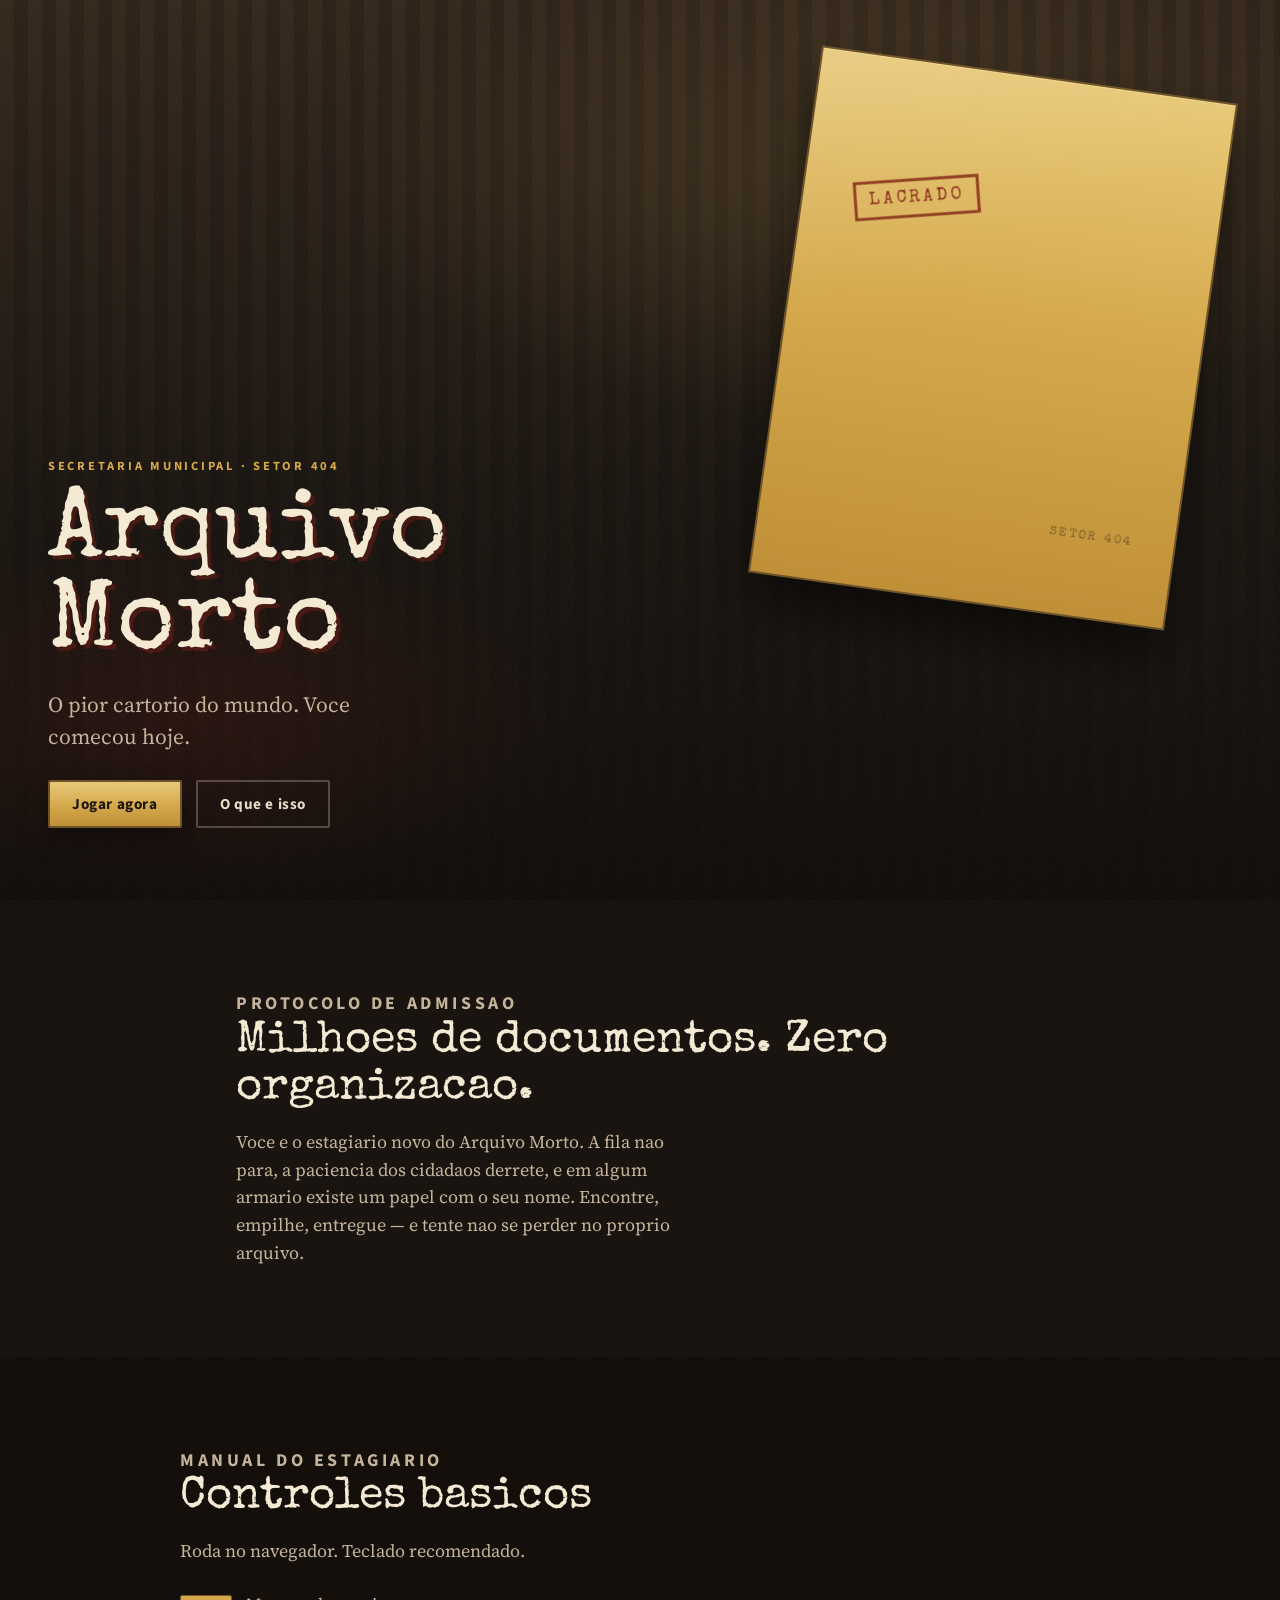
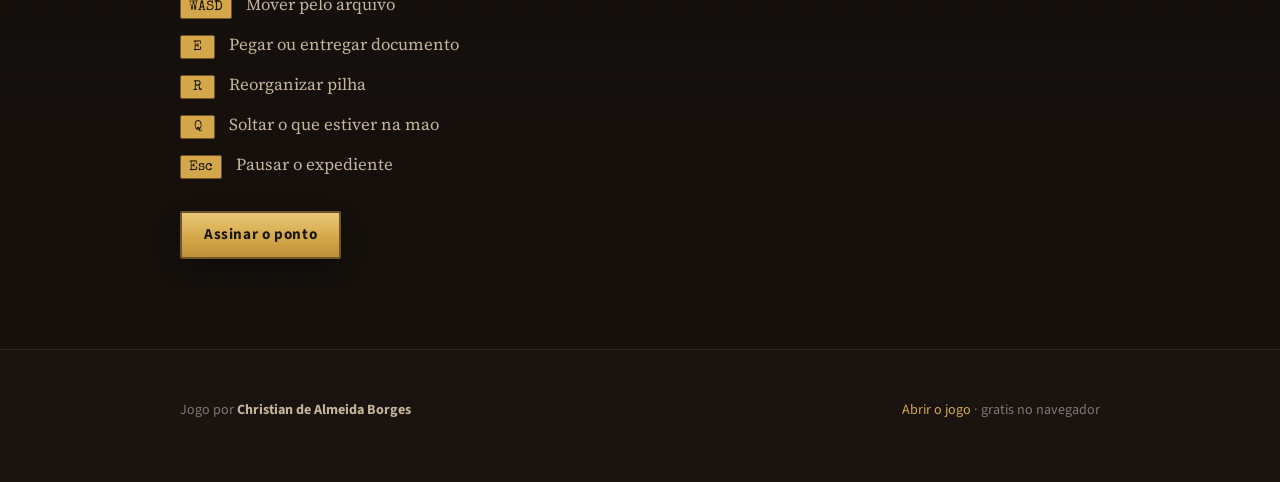
==== index.html @ 7512bd27 "Publish Arquivo Morto site with landing and playable build. Adds a public landing page, SEO basics, " ====
<!DOCTYPE html>
<html lang="pt-BR">
<head>
  <meta charset="UTF-8" />
  <meta name="viewport" content="width=device-width, initial-scale=1.0" />
  <title>Arquivo Morto — o pior cartorio do mundo</title>
  <meta name="description" content="Arquivo Morto: jogo 2D de burocracia caotica. Voce e o estagiario novo do Setor 404. Encontre documentos, atenda a fila e tente nao se perder no proprio arquivo." />
  <meta name="theme-color" content="#1a1410" />
  <meta name="robots" content="index, follow" />
  <link rel="canonical" href="https://motorespka.github.io/arquivo-morto/" />

  <meta property="og:type" content="website" />
  <meta property="og:locale" content="pt_BR" />
  <meta property="og:title" content="Arquivo Morto" />
  <meta property="og:description" content="O pior cartorio do mundo. Voce comecou hoje. Jogue gratis no navegador." />
  <meta property="og:url" content="https://motorespka.github.io/arquivo-morto/" />
  <meta property="og:site_name" content="Arquivo Morto" />

  <meta name="twitter:card" content="summary_large_image" />
  <meta name="twitter:title" content="Arquivo Morto" />
  <meta name="twitter:description" content="Jogo 2D de burocracia caotica. Jogue gratis no navegador." />

  <link rel="icon" href="data:image/svg+xml,%3Csvg xmlns='http://www.w3.org/2000/svg' viewBox='0 0 64 64'%3E%3Crect width='64' height='64' fill='%231a1410'/%3E%3Crect x='10' y='14' width='44' height='40' fill='%23d4a84a'/%3E%3Ctext x='32' y='42' text-anchor='middle' font-size='18' font-family='monospace' fill='%237a1810'%3E404%3C/text%3E%3C/svg%3E" />

  <link rel="preconnect" href="https://fonts.googleapis.com" />
  <link rel="preconnect" href="https://fonts.gstatic.com" crossorigin />
  <link href="https://fonts.googleapis.com/css2?family=Source+Serif+4:opsz,wght@8..60,400;8..60,600;8..60,700&family=Special+Elite&family=Source+Sans+3:wght@400;600;700;800&display=swap" rel="stylesheet" />
  <link rel="stylesheet" href="css/site.css" />
</head>
<body class="site">
  <a class="site-skip" href="#conteudo">Ir ao conteudo</a>

  <header class="hero" id="topo">
    <div class="hero-bg" aria-hidden="true"></div>
    <div class="hero-paper" aria-hidden="true"></div>
    <div class="hero-copy">
      <p class="hero-kicker">Secretaria Municipal · Setor 404</p>
      <h1 class="hero-brand">Arquivo<br />Morto</h1>
      <p class="hero-line">O pior cartorio do mundo. Voce comecou hoje.</p>
      <div class="hero-actions">
        <a class="btn-site btn-site-primary" href="play.html">Jogar agora</a>
        <a class="btn-site btn-site-ghost" href="#sobre">O que e isso</a>
      </div>
    </div>
  </header>

  <main id="conteudo">
    <section class="section" id="sobre">
      <p class="section-label">Protocolo de admissao</p>
      <h2>Milhoes de documentos. Zero organizacao.</h2>
      <p>
        Voce e o estagiario novo do Arquivo Morto. A fila nao para, a paciencia
        dos cidadaos derrete, e em algum armario existe um papel com o seu nome.
        Encontre, empilhe, entregue — e tente nao se perder no proprio arquivo.
      </p>
    </section>

    <section class="section section-alt" id="controles">
      <div class="section-inner">
        <p class="section-label">Manual do estagiario</p>
        <h2>Controles basicos</h2>
        <p>Roda no navegador. Teclado recomendado.</p>
        <ul class="controls-list">
          <li><kbd>WASD</kbd> <span>Mover pelo arquivo</span></li>
          <li><kbd>E</kbd> <span>Pegar ou entregar documento</span></li>
          <li><kbd>R</kbd> <span>Reorganizar pilha</span></li>
          <li><kbd>Q</kbd> <span>Soltar o que estiver na mao</span></li>
          <li><kbd>Esc</kbd> <span>Pausar o expediente</span></li>
        </ul>
        <p style="margin-top: 32px">
          <a class="btn-site btn-site-primary" href="play.html">Assinar o ponto</a>
        </p>
      </div>
    </section>
  </main>

  <footer class="site-footer">
    <div class="site-footer-inner">
      <p>Jogo por <strong>Christian de Almeida Borges</strong></p>
      <p><a href="play.html">Abrir o jogo</a> · gratis no navegador</p>
    </div>
  </footer>
</body>
</html>
---- css/site.css ----
:root {
  --ink: #1a1612;
  --paper: #e8dcc8;
  --paper-dim: #c4b49a;
  --stamp: #b42318;
  --stamp-dark: #7a1810;
  --wood-deep: #1a1410;
  --wood: #2e2218;
  --wood-mid: #3a2a1c;
  --manila: #d4a84a;
  --manila-deep: #b88428;
  --font-display: "Special Elite", "Courier New", monospace;
  --font-body: "Source Serif 4", Georgia, serif;
  --font-ui: "Source Sans 3", "Segoe UI", sans-serif;
}

*,
*::before,
*::after {
  box-sizing: border-box;
}

html {
  scroll-behavior: smooth;
}

body.site {
  margin: 0;
  min-height: 100%;
  color: var(--paper);
  font-family: var(--font-body);
  background: var(--wood-deep);
  overflow-x: hidden;
}

a {
  color: inherit;
}

.site-skip {
  position: absolute;
  left: -999px;
  top: 0;
  padding: 10px 14px;
  background: var(--stamp);
  color: #fff;
  z-index: 100;
}

.site-skip:focus {
  left: 12px;
  top: 12px;
}

/* ——— Hero: uma composicao ——— */
.hero {
  position: relative;
  min-height: 100vh;
  min-height: 100dvh;
  display: grid;
  align-content: end;
  padding: clamp(24px, 4vw, 48px);
  padding-bottom: clamp(40px, 8vh, 72px);
  overflow: hidden;
}

.hero-bg {
  position: absolute;
  inset: 0;
  z-index: 0;
  background:
    linear-gradient(180deg, rgba(12, 10, 8, 0.15) 0%, rgba(12, 10, 8, 0.72) 55%, rgba(10, 8, 6, 0.94) 100%),
    repeating-linear-gradient(
      90deg,
      var(--wood-mid) 0 14px,
      var(--wood) 14px 28px
    );
}

.hero-bg::before {
  content: "";
  position: absolute;
  inset: 0;
  background:
    radial-gradient(ellipse 80% 50% at 70% 20%, rgba(212, 168, 74, 0.14), transparent 55%),
    radial-gradient(ellipse 60% 40% at 15% 80%, rgba(180, 35, 24, 0.12), transparent 50%);
  pointer-events: none;
}

.hero-bg::after {
  content: "";
  position: absolute;
  inset: 0;
  opacity: 0.07;
  background-image: url("data:image/svg+xml,%3Csvg xmlns='http://www.w3.org/2000/svg' width='160' height='160'%3E%3Cfilter id='n'%3E%3CfeTurbulence type='fractalNoise' baseFrequency='0.9' numOctaves='2' stitchTiles='stitch'/%3E%3C/filter%3E%3Crect width='160' height='160' filter='url(%23n)'/%3E%3C/svg%3E");
  pointer-events: none;
}

.hero-paper {
  position: absolute;
  z-index: 1;
  inset: 8% 6% auto auto;
  width: min(42vw, 420px);
  aspect-ratio: 3 / 3.8;
  background:
    linear-gradient(145deg, rgba(255, 255, 255, 0.1), transparent 40%),
    linear-gradient(180deg, #e8c878 0%, #d4a84a 48%, #c09038 100%);
  border: 2px solid #6e5428;
  box-shadow:
    0 28px 50px rgba(0, 0, 0, 0.55),
    inset 0 1px 0 rgba(255, 240, 180, 0.35);
  transform: rotate(8deg);
  animation: hero-folder-in 1.1s cubic-bezier(0.22, 1, 0.36, 1) both;
}

.hero-paper::before {
  content: "LACRADO";
  position: absolute;
  top: 22%;
  left: 12%;
  padding: 8px 12px;
  border: 3px solid rgba(122, 24, 16, 0.75);
  color: rgba(122, 24, 16, 0.8);
  font-family: var(--font-display);
  letter-spacing: 0.18em;
  font-size: clamp(0.85rem, 1.6vw, 1.1rem);
  transform: rotate(-12deg);
}

.hero-paper::after {
  content: "SETOR 404";
  position: absolute;
  bottom: 14%;
  right: 10%;
  font-family: var(--font-display);
  font-size: 0.75rem;
  letter-spacing: 0.2em;
  color: rgba(26, 22, 18, 0.45);
}

@keyframes hero-folder-in {
  from {
    opacity: 0;
    transform: rotate(14deg) translateY(28px) scale(0.96);
  }
  to {
    opacity: 1;
    transform: rotate(8deg) translateY(0) scale(1);
  }
}

.hero-copy {
  position: relative;
  z-index: 2;
  max-width: 34rem;
  animation: hero-copy-in 0.9s cubic-bezier(0.22, 1, 0.36, 1) 0.12s both;
}

@keyframes hero-copy-in {
  from {
    opacity: 0;
    transform: translateY(18px);
  }
  to {
    opacity: 1;
    transform: none;
  }
}

.hero-kicker {
  margin: 0 0 14px;
  font-family: var(--font-ui);
  font-size: 0.78rem;
  font-weight: 700;
  letter-spacing: 0.22em;
  text-transform: uppercase;
  color: var(--manila);
}

.hero-brand {
  margin: 0 0 18px;
  font-family: var(--font-display);
  font-size: clamp(3.4rem, 10vw, 6.2rem);
  line-height: 0.92;
  font-weight: 400;
  color: #f4ead4;
  text-shadow: 4px 4px 0 rgba(180, 35, 24, 0.28);
}

.hero-line {
  margin: 0 0 28px;
  max-width: 28ch;
  font-size: clamp(1.1rem, 2.2vw, 1.35rem);
  line-height: 1.45;
  color: var(--paper-dim);
}

.hero-actions {
  display: flex;
  flex-wrap: wrap;
  gap: 12px 14px;
  align-items: center;
}

.btn-site {
  appearance: none;
  display: inline-flex;
  align-items: center;
  justify-content: center;
  min-height: 48px;
  padding: 0 22px;
  border-radius: 2px;
  border: 2px solid transparent;
  font-family: var(--font-ui);
  font-size: 0.95rem;
  font-weight: 700;
  letter-spacing: 0.04em;
  text-decoration: none;
  cursor: pointer;
  transition:
    transform 0.18s ease,
    background 0.18s ease,
    border-color 0.18s ease,
    color 0.18s ease;
}

.btn-site:focus-visible {
  outline: 3px solid #f0d48a;
  outline-offset: 3px;
}

.btn-site-primary {
  background: linear-gradient(180deg, #e8c878 0%, #d4a84a 55%, #c09038 100%);
  color: var(--ink);
  border-color: #6e5428;
  box-shadow: 0 10px 24px rgba(0, 0, 0, 0.35);
  animation: cta-glow 2.4s ease-in-out infinite;
}

.btn-site-primary:hover {
  transform: translateY(-2px);
  background: linear-gradient(180deg, #edd084 0%, #dcb050 55%, #c89840 100%);
}

.btn-site-ghost {
  background: transparent;
  color: var(--paper);
  border-color: rgba(232, 220, 200, 0.28);
}

.btn-site-ghost:hover {
  border-color: rgba(232, 220, 200, 0.55);
  background: rgba(232, 220, 200, 0.06);
}

@keyframes cta-glow {
  0%,
  100% {
    box-shadow: 0 10px 24px rgba(0, 0, 0, 0.35);
  }
  50% {
    box-shadow:
      0 10px 24px rgba(0, 0, 0, 0.35),
      0 0 0 1px rgba(232, 200, 120, 0.25);
  }
}

/* ——— Secoes ——— */
.section {
  position: relative;
  padding: clamp(64px, 10vh, 110px) clamp(24px, 5vw, 56px);
  max-width: 920px;
  margin: 0 auto;
}

.section-alt {
  max-width: none;
  background:
    linear-gradient(180deg, rgba(18, 14, 10, 0.95), rgba(22, 16, 12, 0.98)),
    repeating-linear-gradient(
      90deg,
      #2a1e16 0 16px,
      #241a12 16px 32px
    );
}

.section-alt .section-inner {
  max-width: 920px;
  margin: 0 auto;
}

.section-label {
  margin: 0 0 12px;
  font-family: var(--font-ui);
  font-size: 0.75rem;
  font-weight: 700;
  letter-spacing: 0.2em;
  text-transform: uppercase;
  color: var(--stamp);
}

.section h2 {
  margin: 0 0 16px;
  font-family: var(--font-display);
  font-size: clamp(2rem, 4.5vw, 2.8rem);
  line-height: 1.05;
  font-weight: 400;
  color: #f4ead4;
}

.section p {
  margin: 0;
  max-width: 52ch;
  font-size: 1.12rem;
  line-height: 1.55;
  color: var(--paper-dim);
}

.controls-list {
  margin: 28px 0 0;
  padding: 0;
  list-style: none;
  display: grid;
  gap: 14px;
  max-width: 36rem;
}

.controls-list li {
  display: grid;
  grid-template-columns: auto 1fr;
  gap: 14px;
  align-items: baseline;
  font-size: 1.05rem;
  color: var(--paper-dim);
}

.controls-list kbd {
  display: inline-block;
  min-width: 2.2rem;
  padding: 4px 8px;
  text-align: center;
  font-family: var(--font-display);
  font-size: 0.85rem;
  color: var(--ink);
  background: var(--manila);
  border: 1px solid #6e5428;
  border-radius: 2px;
}

.site-footer {
  padding: 36px clamp(24px, 5vw, 56px) 48px;
  border-top: 1px solid rgba(232, 220, 200, 0.1);
  font-family: var(--font-ui);
  font-size: 0.88rem;
  color: rgba(232, 220, 200, 0.5);
}

.site-footer-inner {
  max-width: 920px;
  margin: 0 auto;
  display: flex;
  flex-wrap: wrap;
  gap: 12px 28px;
  justify-content: space-between;
  align-items: baseline;
}

.site-footer strong {
  color: var(--paper-dim);
  font-weight: 700;
}

.site-footer a {
  color: var(--manila);
  text-decoration: none;
}

.site-footer a:hover {
  text-decoration: underline;
}

@media (max-width: 720px) {
  .hero {
    align-content: center;
    padding-top: 18vh;
  }

  .hero-paper {
    inset: 6% 4% auto auto;
    width: min(46vw, 180px);
    opacity: 0.9;
  }

  .hero-brand {
    font-size: clamp(3rem, 16vw, 4.2rem);
  }
}

@media (prefers-reduced-motion: reduce) {
  .hero-paper,
  .hero-copy,
  .btn-site-primary {
    animation: none;
  }
}
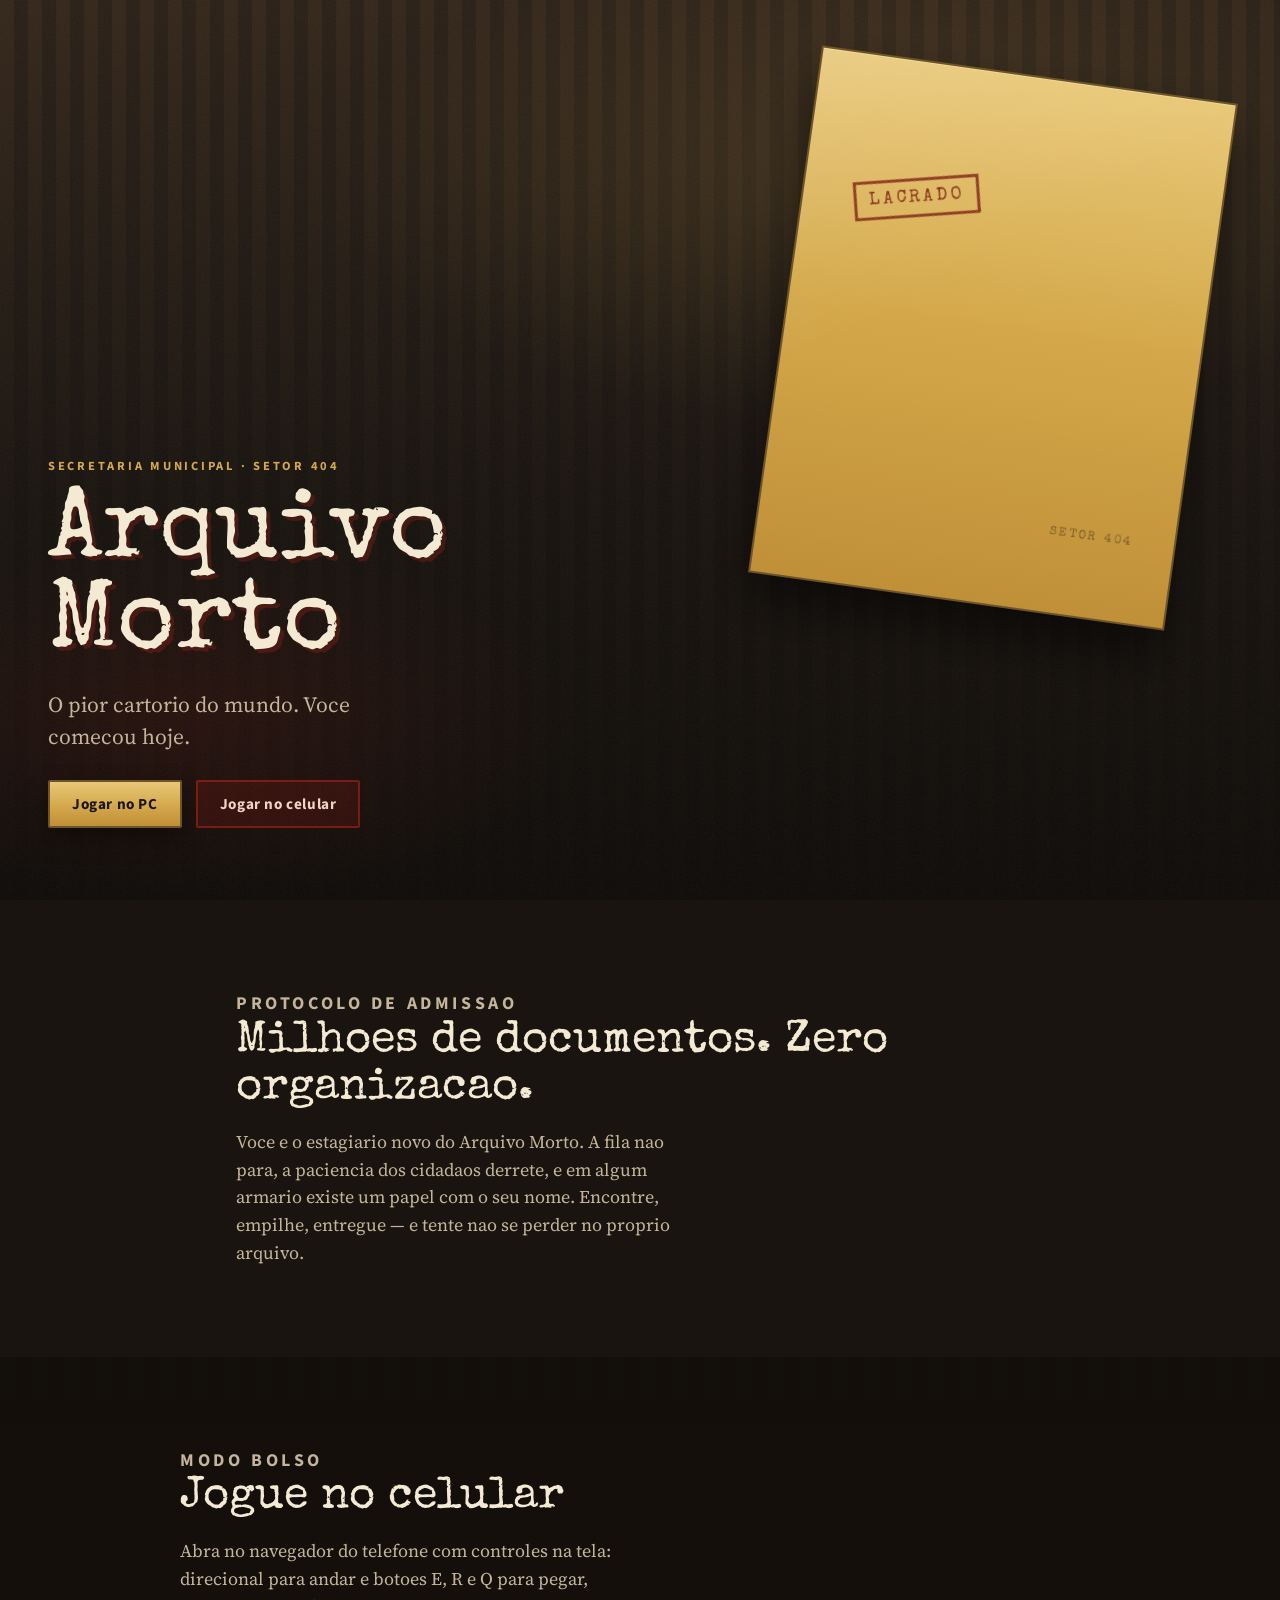
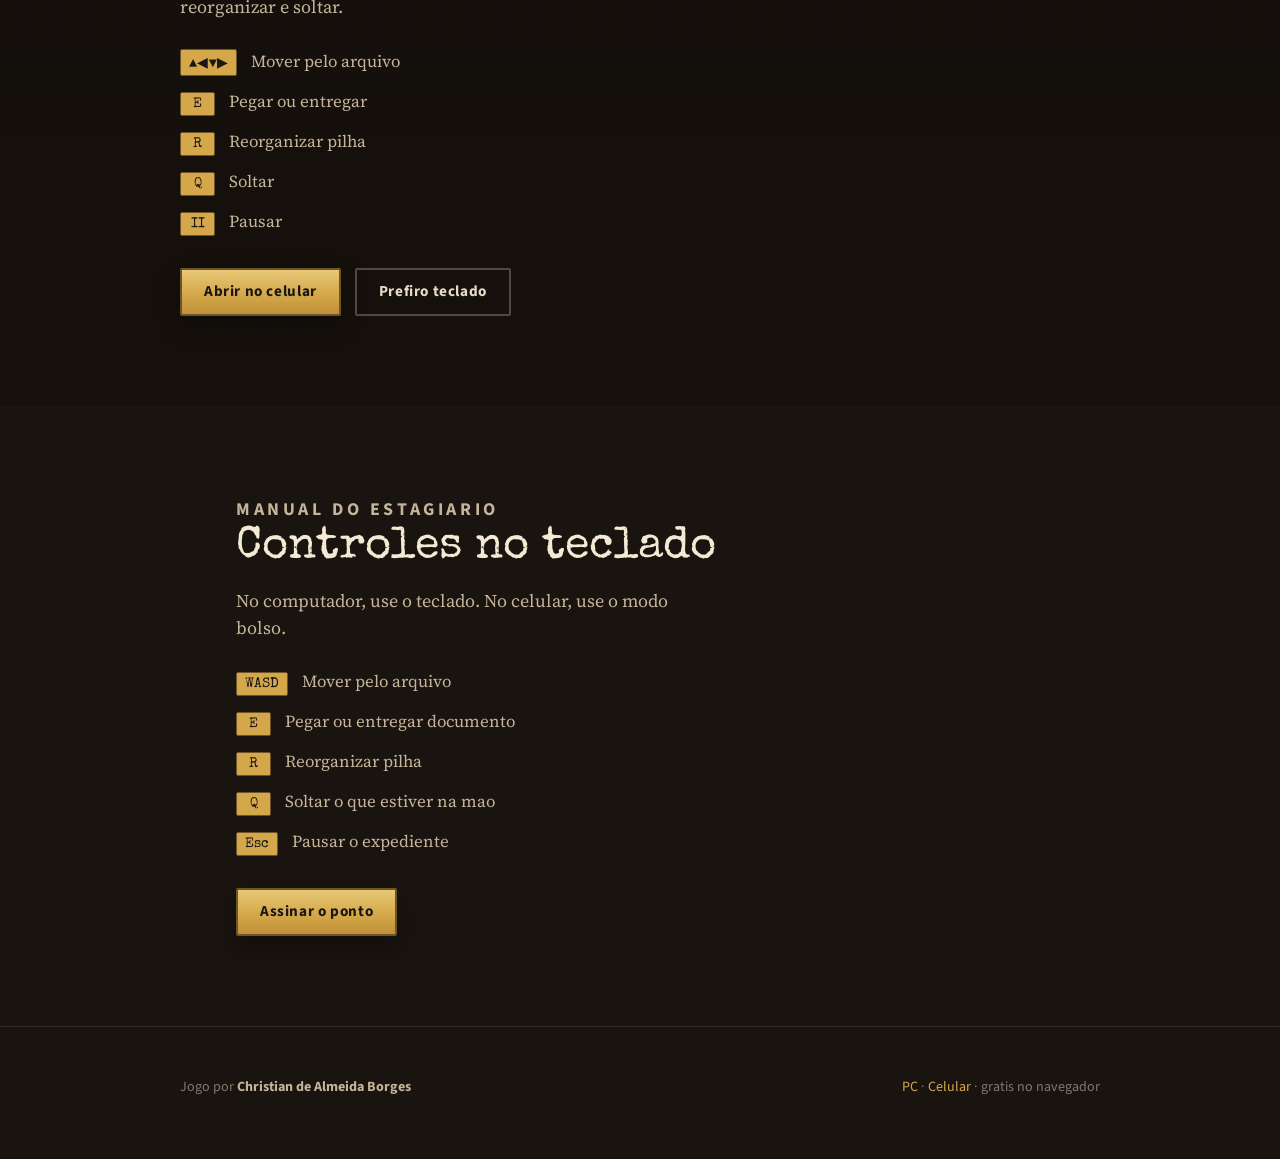
==== commit 38555da5: "Add mobile play mode with on-screen touch controls. Co-authored-by: Cursor <cursoragent@cursor.com>" ====
--- a/index.html
+++ b/index.html
@@ -38,8 +38,8 @@
       <h1 class="hero-brand">Arquivo<br />Morto</h1>
       <p class="hero-line">O pior cartorio do mundo. Voce comecou hoje.</p>
       <div class="hero-actions">
-        <a class="btn-site btn-site-primary" href="play.html">Jogar agora</a>
-        <a class="btn-site btn-site-ghost" href="#sobre">O que e isso</a>
+        <a class="btn-site btn-site-primary" href="play.html">Jogar no PC</a>
+        <a class="btn-site btn-site-mobile" href="play.html?mobile=1">Jogar no celular</a>
       </div>
     </div>
   </header>
@@ -55,11 +55,33 @@
       </p>
     </section>
 
-    <section class="section section-alt" id="controles">
+    <section class="section section-alt" id="celular">
+      <div class="section-inner">
+        <p class="section-label">Modo bolso</p>
+        <h2>Jogue no celular</h2>
+        <p>
+          Abra no navegador do telefone com controles na tela: direcional para
+          andar e botoes E, R e Q para pegar, reorganizar e soltar.
+        </p>
+        <ul class="controls-list controls-list-mobile">
+          <li><kbd class="kbd-pad">▲◀▼▶</kbd> <span>Mover pelo arquivo</span></li>
+          <li><kbd>E</kbd> <span>Pegar ou entregar</span></li>
+          <li><kbd>R</kbd> <span>Reorganizar pilha</span></li>
+          <li><kbd>Q</kbd> <span>Soltar</span></li>
+          <li><kbd>II</kbd> <span>Pausar</span></li>
+        </ul>
+        <p class="mobile-cta">
+          <a class="btn-site btn-site-primary" href="play.html?mobile=1">Abrir no celular</a>
+          <a class="btn-site btn-site-ghost" href="play.html">Prefiro teclado</a>
+        </p>
+      </div>
+    </section>
+
+    <section class="section" id="controles">
       <div class="section-inner">
         <p class="section-label">Manual do estagiario</p>
-        <h2>Controles basicos</h2>
-        <p>Roda no navegador. Teclado recomendado.</p>
+        <h2>Controles no teclado</h2>
+        <p>No computador, use o teclado. No celular, use o modo bolso.</p>
         <ul class="controls-list">
           <li><kbd>WASD</kbd> <span>Mover pelo arquivo</span></li>
           <li><kbd>E</kbd> <span>Pegar ou entregar documento</span></li>
@@ -67,7 +89,7 @@
           <li><kbd>Q</kbd> <span>Soltar o que estiver na mao</span></li>
           <li><kbd>Esc</kbd> <span>Pausar o expediente</span></li>
         </ul>
-        <p style="margin-top: 32px">
+        <p class="mobile-cta">
           <a class="btn-site btn-site-primary" href="play.html">Assinar o ponto</a>
         </p>
       </div>
@@ -77,7 +99,11 @@
   <footer class="site-footer">
     <div class="site-footer-inner">
       <p>Jogo por <strong>Christian de Almeida Borges</strong></p>
-      <p><a href="play.html">Abrir o jogo</a> · gratis no navegador</p>
+      <p>
+        <a href="play.html">PC</a> ·
+        <a href="play.html?mobile=1">Celular</a> ·
+        gratis no navegador
+      </p>
     </div>
   </footer>
 </body>
--- a/css/site.css
+++ b/css/site.css
@@ -253,6 +253,32 @@
   background: rgba(232, 220, 200, 0.06);
 }
 
+.btn-site-mobile {
+  background: rgba(180, 35, 24, 0.16);
+  color: #f0d4c8;
+  border-color: rgba(180, 35, 24, 0.55);
+}
+
+.btn-site-mobile:hover {
+  transform: translateY(-2px);
+  background: rgba(180, 35, 24, 0.28);
+  border-color: rgba(220, 80, 60, 0.7);
+}
+
+.mobile-cta {
+  margin-top: 32px !important;
+  display: flex;
+  flex-wrap: wrap;
+  gap: 12px 14px;
+  align-items: center;
+  max-width: none !important;
+}
+
+.controls-list-mobile kbd.kbd-pad {
+  min-width: 3.4rem;
+  letter-spacing: 0.02em;
+}
+
 @keyframes cta-glow {
   0%,
   100% {
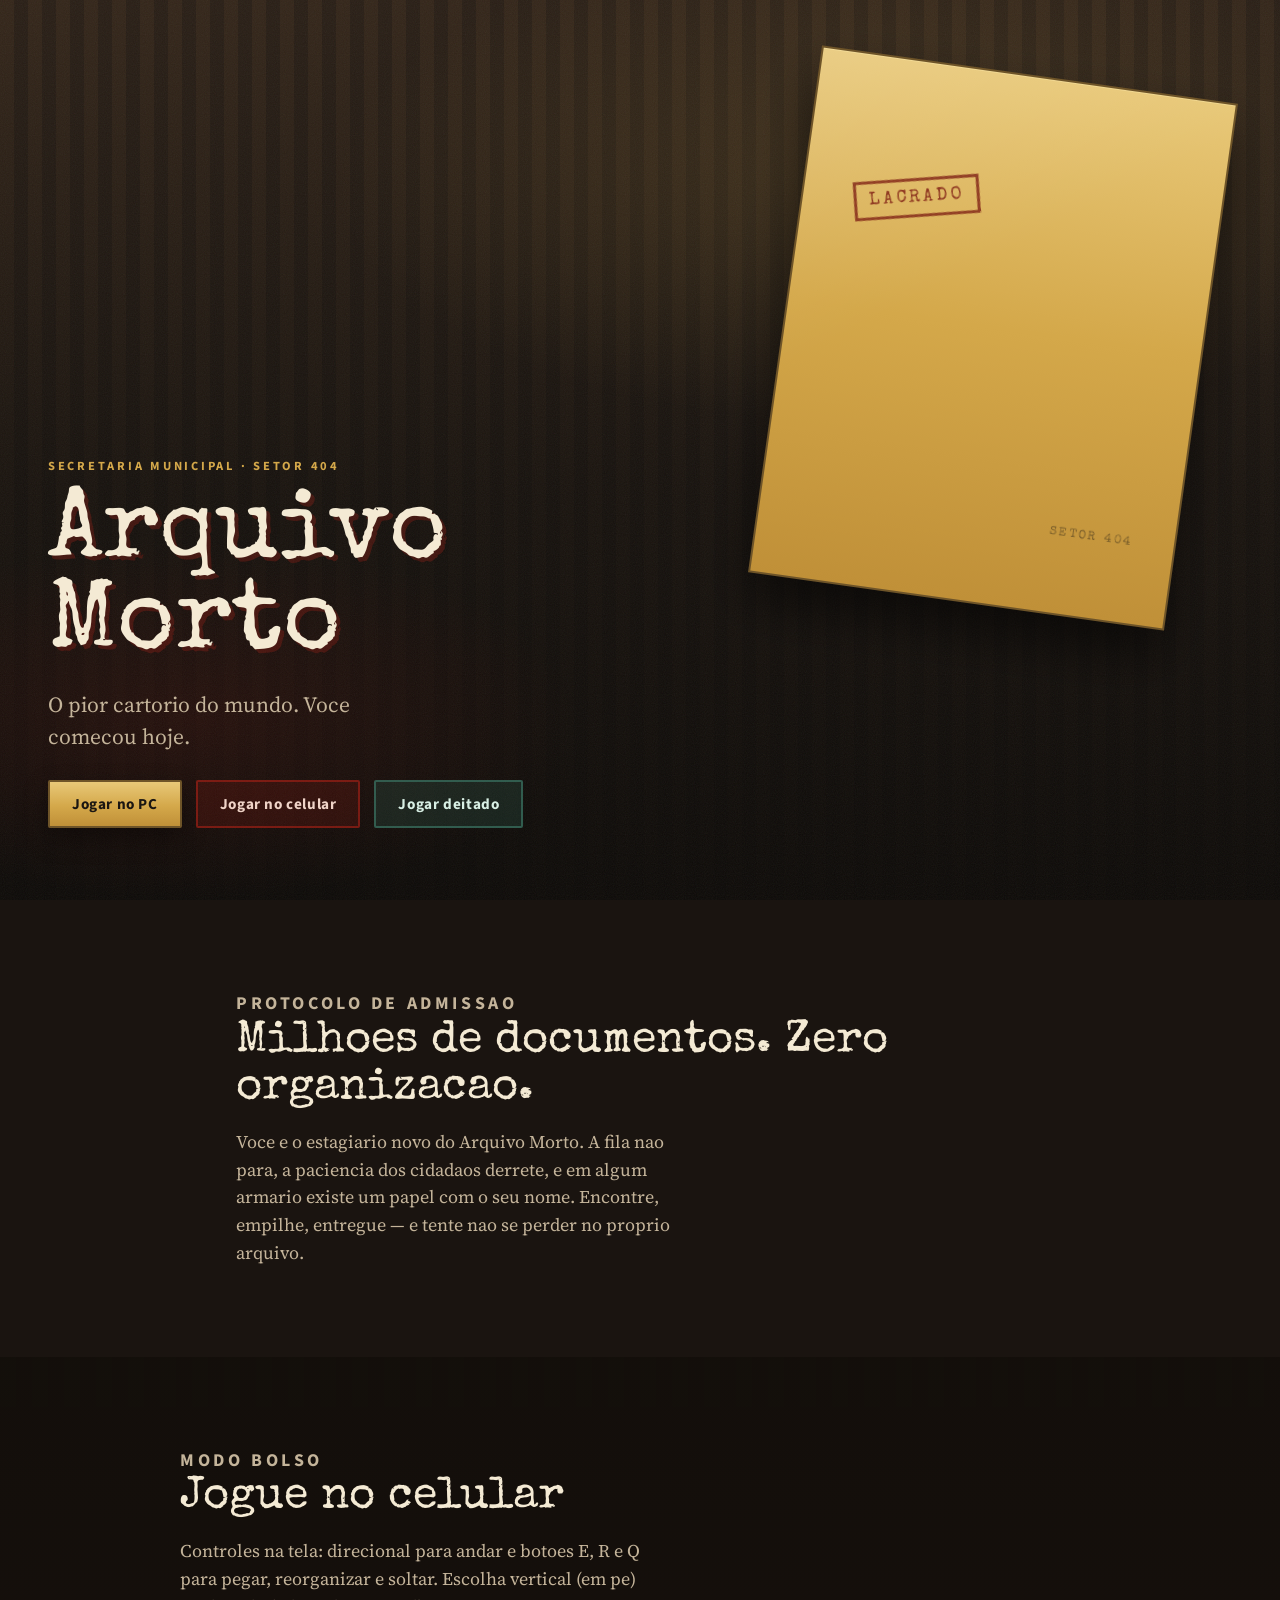
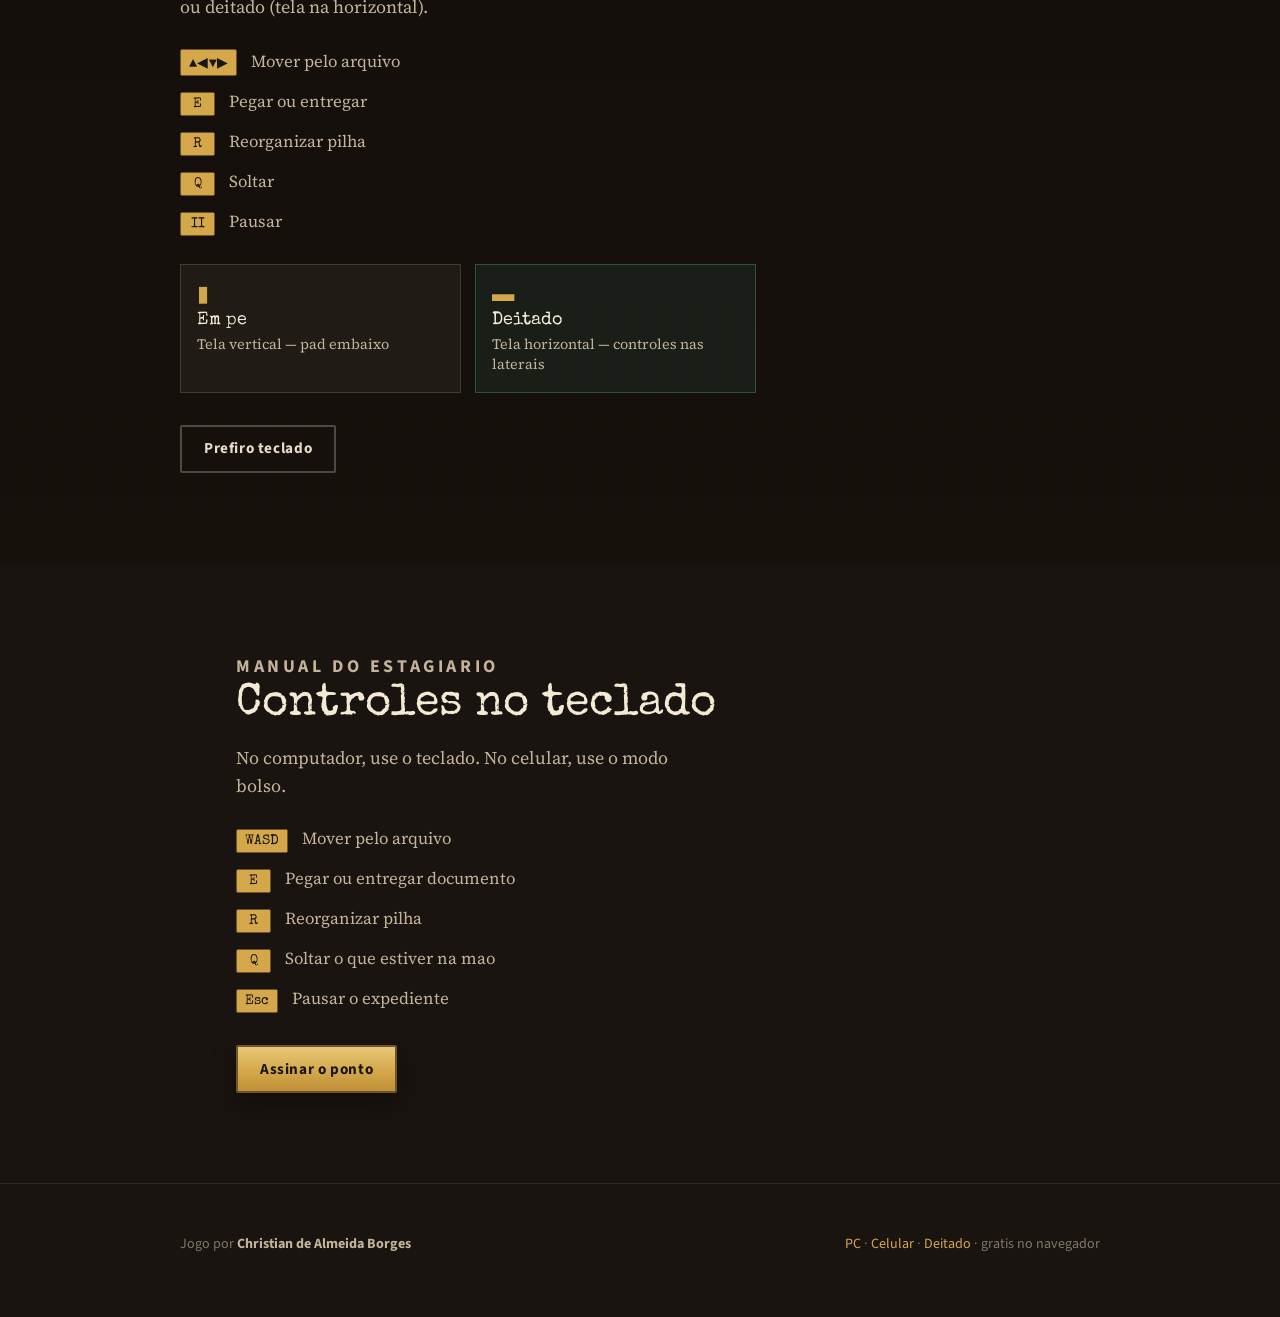
==== commit 468bc221: "Add landscape mobile play mode with side controls. Co-authored-by: Cursor <cursoragent@cursor.com>" ====
--- a/index.html
+++ b/index.html
@@ -40,6 +40,7 @@
       <div class="hero-actions">
         <a class="btn-site btn-site-primary" href="play.html">Jogar no PC</a>
         <a class="btn-site btn-site-mobile" href="play.html?mobile=1">Jogar no celular</a>
+        <a class="btn-site btn-site-landscape" href="play.html?mobile=1&amp;landscape=1">Jogar deitado</a>
       </div>
     </div>
   </header>
@@ -60,8 +61,8 @@
         <p class="section-label">Modo bolso</p>
         <h2>Jogue no celular</h2>
         <p>
-          Abra no navegador do telefone com controles na tela: direcional para
-          andar e botoes E, R e Q para pegar, reorganizar e soltar.
+          Controles na tela: direcional para andar e botoes E, R e Q para pegar,
+          reorganizar e soltar. Escolha vertical (em pe) ou deitado (tela na horizontal).
         </p>
         <ul class="controls-list controls-list-mobile">
           <li><kbd class="kbd-pad">▲◀▼▶</kbd> <span>Mover pelo arquivo</span></li>
@@ -70,8 +71,19 @@
           <li><kbd>Q</kbd> <span>Soltar</span></li>
           <li><kbd>II</kbd> <span>Pausar</span></li>
         </ul>
+        <div class="mobile-modes">
+          <a class="mobile-mode-card" href="play.html?mobile=1">
+            <span class="mobile-mode-icon" aria-hidden="true">▮</span>
+            <strong>Em pe</strong>
+            <span>Tela vertical — pad embaixo</span>
+          </a>
+          <a class="mobile-mode-card mobile-mode-card-accent" href="play.html?mobile=1&amp;landscape=1">
+            <span class="mobile-mode-icon" aria-hidden="true">▬</span>
+            <strong>Deitado</strong>
+            <span>Tela horizontal — controles nas laterais</span>
+          </a>
+        </div>
         <p class="mobile-cta">
-          <a class="btn-site btn-site-primary" href="play.html?mobile=1">Abrir no celular</a>
           <a class="btn-site btn-site-ghost" href="play.html">Prefiro teclado</a>
         </p>
       </div>
@@ -102,6 +114,7 @@
       <p>
         <a href="play.html">PC</a> ·
         <a href="play.html?mobile=1">Celular</a> ·
+        <a href="play.html?mobile=1&amp;landscape=1">Deitado</a> ·
         gratis no navegador
       </p>
     </div>
--- a/css/site.css
+++ b/css/site.css
@@ -265,6 +265,18 @@
   border-color: rgba(220, 80, 60, 0.7);
 }
 
+.btn-site-landscape {
+  background: rgba(47, 93, 80, 0.28);
+  color: #d8efe4;
+  border-color: rgba(61, 122, 104, 0.65);
+}
+
+.btn-site-landscape:hover {
+  transform: translateY(-2px);
+  background: rgba(47, 93, 80, 0.45);
+  border-color: rgba(100, 170, 140, 0.75);
+}
+
 .mobile-cta {
   margin-top: 32px !important;
   display: flex;
@@ -274,9 +286,73 @@
   max-width: none !important;
 }
 
+.mobile-modes {
+  margin-top: 28px;
+  display: grid;
+  grid-template-columns: repeat(2, minmax(0, 1fr));
+  gap: 14px;
+  max-width: 36rem;
+}
+
+.mobile-mode-card {
+  display: flex;
+  flex-direction: column;
+  gap: 6px;
+  padding: 18px 16px;
+  text-decoration: none;
+  color: var(--paper);
+  background: rgba(232, 220, 200, 0.05);
+  border: 1px solid rgba(232, 220, 200, 0.16);
+  transition:
+    transform 0.18s ease,
+    border-color 0.18s ease,
+    background 0.18s ease;
+}
+
+.mobile-mode-card:hover {
+  transform: translateY(-2px);
+  border-color: rgba(232, 220, 200, 0.4);
+  background: rgba(232, 220, 200, 0.09);
+}
+
+.mobile-mode-card-accent {
+  border-color: rgba(61, 122, 104, 0.55);
+  background: rgba(47, 93, 80, 0.18);
+}
+
+.mobile-mode-card-accent:hover {
+  border-color: rgba(100, 170, 140, 0.7);
+  background: rgba(47, 93, 80, 0.3);
+}
+
+.mobile-mode-icon {
+  font-size: 1.4rem;
+  color: var(--manila);
+  line-height: 1;
+}
+
+.mobile-mode-card strong {
+  font-family: var(--font-display);
+  font-size: 1.15rem;
+  font-weight: 400;
+  color: #f4ead4;
+}
+
+.mobile-mode-card span:last-child {
+  font-size: 0.9rem;
+  line-height: 1.35;
+  color: var(--paper-dim);
+}
+
 .controls-list-mobile kbd.kbd-pad {
   min-width: 3.4rem;
   letter-spacing: 0.02em;
+}
+
+@media (max-width: 560px) {
+  .mobile-modes {
+    grid-template-columns: 1fr;
+  }
 }
 
 @keyframes cta-glow {
